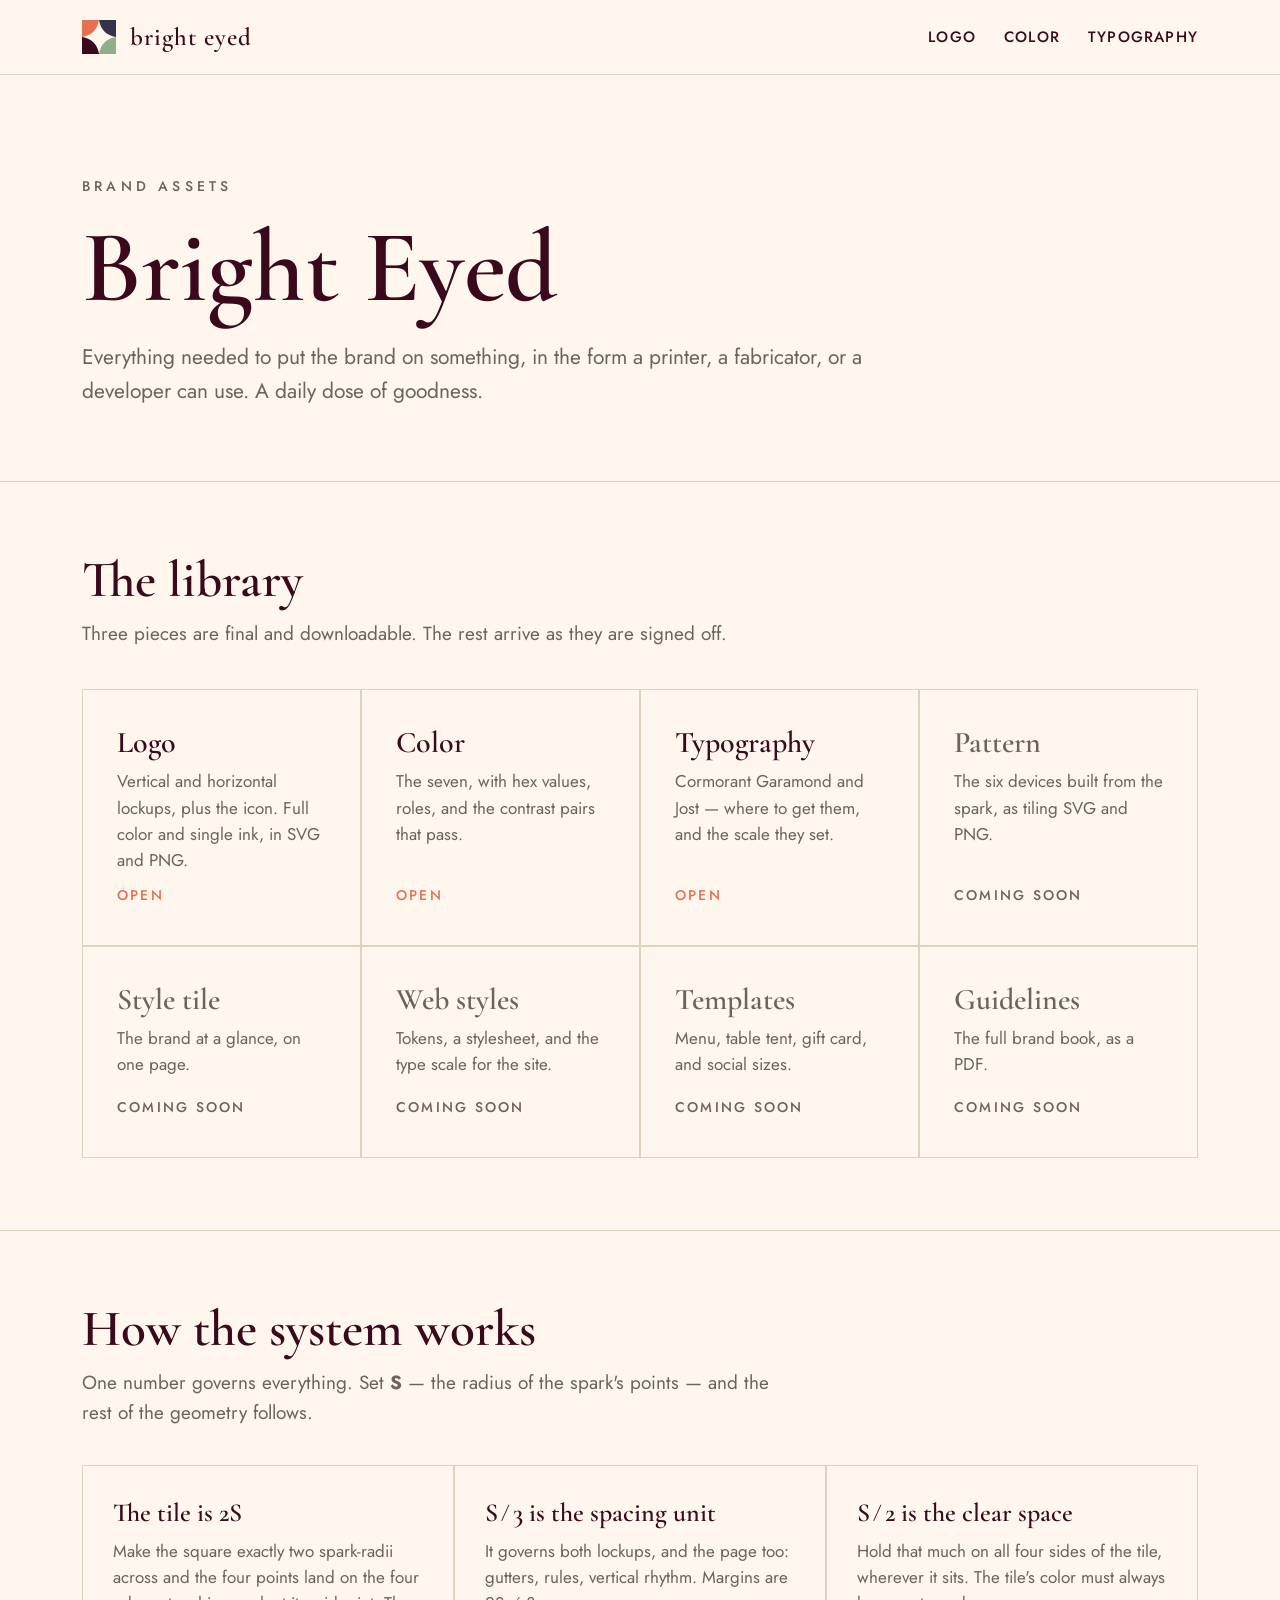
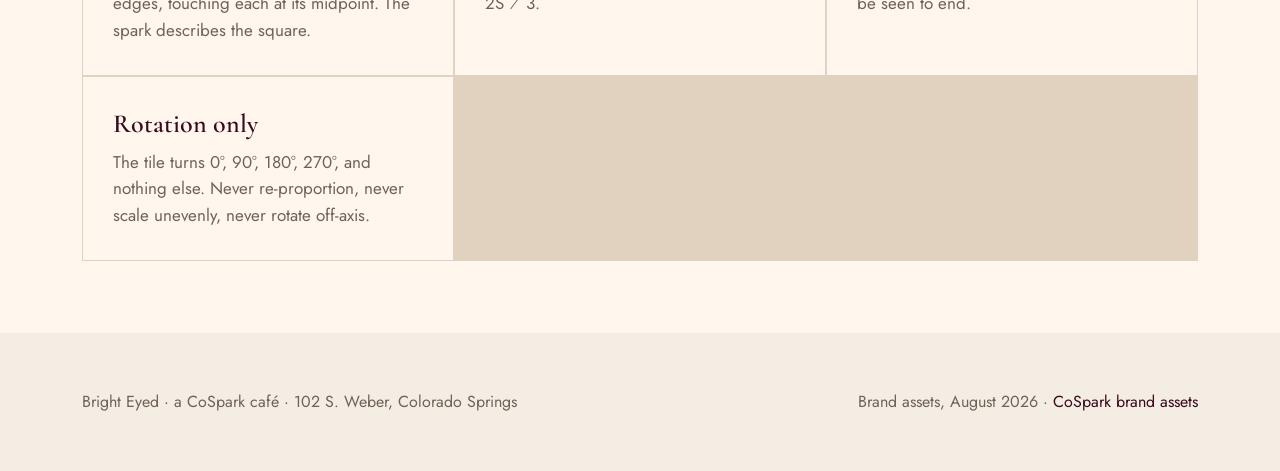
==== index.html @ a7de641e "BrightEyed Society brand asset site: logo, color, typography pages" ====
<!DOCTYPE html>
<html lang="en">
<head>
<meta charset="utf-8">
<meta name="viewport" content="width=device-width, initial-scale=1.0">
<title>Bright Eyed — Brand Assets</title>
<meta name="description" content="Bright Eyed brand assets — logo, color, and typography, ready to download.">
<link rel="icon" href="assets/logo/icon-fourcolor.svg" type="image/svg+xml">
<link rel="preconnect" href="https://fonts.googleapis.com">
<link rel="preconnect" href="https://fonts.gstatic.com" crossorigin>
<link rel="stylesheet" href="https://fonts.googleapis.com/css2?family=Cormorant+Garamond:wght@400;600&family=Jost:wght@300;400;500;600&display=swap">
<link rel="stylesheet" href="style.css">
</head>
<body>
<header class="mast"><div class="wrap">
  <a class="home" href="index.html"><svg class="tile" viewBox="0 0 300 300" aria-hidden="true"><rect width="150" height="150" fill="#E76F51"/><rect x="150" width="150" height="150" fill="#33344A"/><rect y="150" width="150" height="150" fill="#3A0A1C"/><rect x="150" y="150" width="150" height="150" fill="#8FAE8B"/><path d="M64 0 Q73.05 54.95 128 64 Q73.05 73.05 64 128 Q54.95 73.05 0 64 Q54.95 54.95 64 0 Z" transform="scale(2.34375)" fill="#FFF6EE"/></svg><span class="nm">bright eyed</span></a>
  <nav>
    <a href="logo/index.html">Logo</a>
    <a href="color/index.html">Color</a>
    <a href="typography/index.html">Typography</a>
  </nav>
</div></header>

<div class="hero"><div class="wrap">
  <span class="eyebrow">Brand assets</span>
  <h1>Bright Eyed</h1>
  <p class="lede">Everything needed to put the brand on something, in the form a printer, a fabricator, or a developer can use. A daily dose of goodness.</p>
</div></div>
<section><div class="wrap">
  <h2>The library</h2>
  <p class="sub">Three pieces are final and downloadable. The rest arrive as they are signed off.</p>
  <div class="cards">
  <a class="card" href="logo/index.html"><span class="k">Logo</span><p>Vertical and horizontal lockups, plus the icon. Full color and single ink, in SVG and PNG.</p><span class="go">Open</span></a>
  <a class="card" href="color/index.html"><span class="k">Color</span><p>The seven, with hex values, roles, and the contrast pairs that pass.</p><span class="go">Open</span></a>
  <a class="card" href="typography/index.html"><span class="k">Typography</span><p>Cormorant Garamond and Jost — where to get them, and the scale they set.</p><span class="go">Open</span></a>
  <div class="card soon"><span class="k">Pattern</span><p>The six devices built from the spark, as tiling SVG and PNG.</p><span class="go">Coming soon</span></div>
  <div class="card soon"><span class="k">Style tile</span><p>The brand at a glance, on one page.</p><span class="go">Coming soon</span></div>
  <div class="card soon"><span class="k">Web styles</span><p>Tokens, a stylesheet, and the type scale for the site.</p><span class="go">Coming soon</span></div>
  <div class="card soon"><span class="k">Templates</span><p>Menu, table tent, gift card, and social sizes.</p><span class="go">Coming soon</span></div>
  <div class="card soon"><span class="k">Guidelines</span><p>The full brand book, as a PDF.</p><span class="go">Coming soon</span></div>
  </div>
</div></section>
<section><div class="wrap">
  <h2>How the system works</h2>
  <p class="sub">One number governs everything. Set <b>S</b> — the radius of the spark's points — and the rest of the geometry follows.</p>
  <div class="rules">
    <div><h4>The tile is 2S</h4><p>Make the square exactly two spark-radii across and the four points land on the four edges, touching each at its midpoint. The spark describes the square.</p></div>
    <div><h4>S ⁄ 3 is the spacing unit</h4><p>It governs both lockups, and the page too: gutters, rules, vertical rhythm. Margins are 2S ⁄ 3.</p></div>
    <div><h4>S ⁄ 2 is the clear space</h4><p>Hold that much on all four sides of the tile, wherever it sits. The tile's color must always be seen to end.</p></div>
    <div><h4>Rotation only</h4><p>The tile turns 0°, 90°, 180°, 270°, and nothing else. Never re-proportion, never scale unevenly, never rotate off-axis.</p></div>
  </div>
</div></section>

<footer><div class="wrap">
  <span>Bright Eyed · a CoSpark café · 102 S. Weber, Colorado Springs</span>
  <span>Brand assets, August 2026 · <a href="https://cospark.farkas.design/">CoSpark brand assets</a></span>
</div></footer>
</body>
</html>
---- style.css ----
/* Bright Eyed — brand asset library */
:root{
  --paper:#FFF6EE; --peach:#FFDCC5; --apricot:#FFB07C;
  --coral:#E76F51; --garden:#8FAE8B; --dusk:#33344A; --wine:#3A0A1C;
  --panel:#F4EDE3; --hairline:#E1D2C0; --desk:#E7E0D6; --label:#6E6259;
  --serif:'Cormorant Garamond',Georgia,serif;
  --sans:'Jost',system-ui,sans-serif;
  --unit:16px;
}
*{box-sizing:border-box}
html{-webkit-text-size-adjust:100%}
body{margin:0;background:var(--paper);color:var(--wine);font-family:var(--sans);font-weight:400;font-size:17px;line-height:1.65;-webkit-font-smoothing:antialiased}
a{color:var(--wine);text-decoration:none}
a:hover{color:var(--coral)}
img{display:block;max-width:100%}
.wrap{max-width:1180px;margin:0 auto;padding:0 32px}

/* masthead */
.mast{border-bottom:1px solid var(--hairline);background:var(--paper);position:sticky;top:0;z-index:10}
.mast .wrap{display:flex;align-items:center;justify-content:space-between;gap:24px;padding-top:20px;padding-bottom:20px}
.mast a.home{display:flex;align-items:center;gap:14px}
.mast .tile{width:34px;height:34px;flex:none}
.mast .nm{font-family:var(--serif);font-weight:600;font-size:25px;letter-spacing:.04em;line-height:1}
.mast nav{display:flex;gap:28px;font-size:15px;font-weight:500;letter-spacing:.08em;text-transform:uppercase}
.mast nav a[aria-current]{color:var(--coral)}

/* hero */
.hero{padding:96px 0 72px;border-bottom:1px solid var(--hairline)}
.eyebrow{font-size:14px;font-weight:500;letter-spacing:.3em;text-transform:uppercase;color:var(--label)}
h1{font-family:var(--serif);font-weight:600;font-size:clamp(52px,8vw,104px);line-height:.98;margin:18px 0 0;text-wrap:pretty}
.lede{font-size:21px;line-height:1.6;max-width:60ch;margin:24px 0 0;color:var(--label);text-wrap:pretty}

/* section */
section{padding:72px 0;border-bottom:1px solid var(--hairline)}
section:last-of-type{border-bottom:0}
h2{font-family:var(--serif);font-weight:600;font-size:clamp(34px,4vw,52px);line-height:1.04;margin:0}
h3{font-family:var(--serif);font-weight:600;font-size:28px;line-height:1.15;margin:0}
.sub{font-size:19px;line-height:1.6;color:var(--label);max-width:64ch;margin:12px 0 0;text-wrap:pretty}
.rule{height:1px;background:var(--hairline);margin:0}

/* index cards */
.cards{display:grid;grid-template-columns:repeat(auto-fill,minmax(272px,1fr));gap:2px;background:var(--hairline);border:1px solid var(--hairline);margin-top:40px}
.card{background:var(--paper);padding:38px 34px;display:flex;flex-direction:column;gap:10px;min-height:210px;transition:background .12s}
.card:hover{background:var(--panel)}
.card .k{font-family:var(--serif);font-size:30px;font-weight:600;line-height:1}
.card p{margin:0;font-size:17px;color:var(--label);line-height:1.55}
.card .go{margin-top:auto;font-size:14px;font-weight:500;letter-spacing:.16em;text-transform:uppercase;color:var(--coral)}
.card.soon{color:var(--label)}
.card.soon .k{color:var(--label)}
.card.soon .go{color:var(--label)}

/* asset rows */
.assets{display:grid;grid-template-columns:repeat(auto-fill,minmax(250px,1fr));gap:28px;margin-top:36px}
.asset figure{margin:0}
.asset .stage{border:1px solid var(--hairline);aspect-ratio:4/3;display:flex;align-items:center;justify-content:center;padding:26px}
.asset .stage img{max-height:100%;width:auto}
.asset .stage.on-dark{background:var(--wine);border-color:var(--wine)}
.asset .stage.on-peach{background:var(--peach);border-color:var(--peach)}
.asset .cap{display:flex;align-items:baseline;justify-content:space-between;gap:16px;margin-top:14px}
.asset .cap b{font-weight:500;font-size:17px}
.asset .dl{display:flex;gap:10px;font-size:13px;font-weight:500;letter-spacing:.1em;text-transform:uppercase}
.asset .dl a{border:1px solid var(--hairline);padding:5px 11px}
.asset .dl a:hover{border-color:var(--coral);color:var(--coral)}

/* colour table */
table{width:100%;border-collapse:collapse;margin-top:36px;font-size:17px}
th{text-align:left;font-size:13px;font-weight:500;letter-spacing:.16em;text-transform:uppercase;color:var(--label);padding:0 0 12px;border-bottom:1px solid var(--hairline);white-space:nowrap}
td{padding:15px 0;border-bottom:1px solid var(--hairline);vertical-align:middle}
td+td,th+th{padding-left:24px}
.chip{width:64px;height:44px;border:1px solid var(--hairline);flex:none}
.hexbtn{font:inherit;font-variant-numeric:tabular-nums;background:none;border:0;padding:0;color:inherit;cursor:pointer;letter-spacing:.03em}
.hexbtn:hover{color:var(--coral)}
.hexbtn.copied::after{content:' copied';font-size:12px;letter-spacing:.16em;text-transform:uppercase;color:var(--garden)}
td .nm{font-family:var(--serif);font-size:24px;font-weight:600}
td small{display:block;font-size:15px;color:var(--label);line-height:1.45}

/* swatch band */
.band{display:flex;height:150px;margin-top:36px}
.band div{flex:1;position:relative}
.band span{position:absolute;left:14px;bottom:12px;font-size:13px;font-weight:500;letter-spacing:.14em;text-transform:uppercase}

/* rules list */
.rules{display:grid;grid-template-columns:repeat(auto-fill,minmax(300px,1fr));gap:2px;background:var(--hairline);border:1px solid var(--hairline);margin-top:36px}
.rules div{background:var(--paper);padding:32px 30px}
.rules h4{font-family:var(--serif);font-size:26px;font-weight:600;margin:0 0 10px;line-height:1.15}
.rules p{margin:0;font-size:17px;color:var(--label);line-height:1.55}

/* type specimens */
.spec{border:1px solid var(--hairline);padding:44px 40px;margin-top:36px}
.spec .glyphs{font-family:var(--serif);font-size:38px;font-weight:600;line-height:1.35;word-spacing:.05em}
.spec .glyphs.sans{font-family:var(--sans);font-size:31px;font-weight:400}
.scale{margin-top:36px}
.scale .row{display:grid;grid-template-columns:1fr 210px;gap:28px;align-items:baseline;padding:22px 0;border-bottom:1px solid var(--hairline)}
.scale .row:last-child{border-bottom:0}
.scale .meta{font-size:15px;color:var(--label);line-height:1.5}
code,pre{font-family:ui-monospace,Menlo,monospace;font-size:15px}
pre{background:var(--panel);padding:24px 26px;overflow-x:auto;margin:18px 0 0;line-height:1.6}
.note{background:var(--peach);border-left:5px solid var(--coral);padding:26px 30px;margin-top:36px;font-size:18px;line-height:1.6;color:var(--wine);max-width:78ch}
.note b{font-weight:500}

footer{background:var(--panel);padding:56px 0;font-size:16px;color:var(--label)}
footer .wrap{display:flex;flex-wrap:wrap;gap:20px;justify-content:space-between}
@media (max-width:720px){
  .mast .wrap{flex-direction:column;align-items:flex-start}
  .scale .row{grid-template-columns:1fr}
  .band{height:auto;flex-direction:column}
  .band div{height:64px}
}
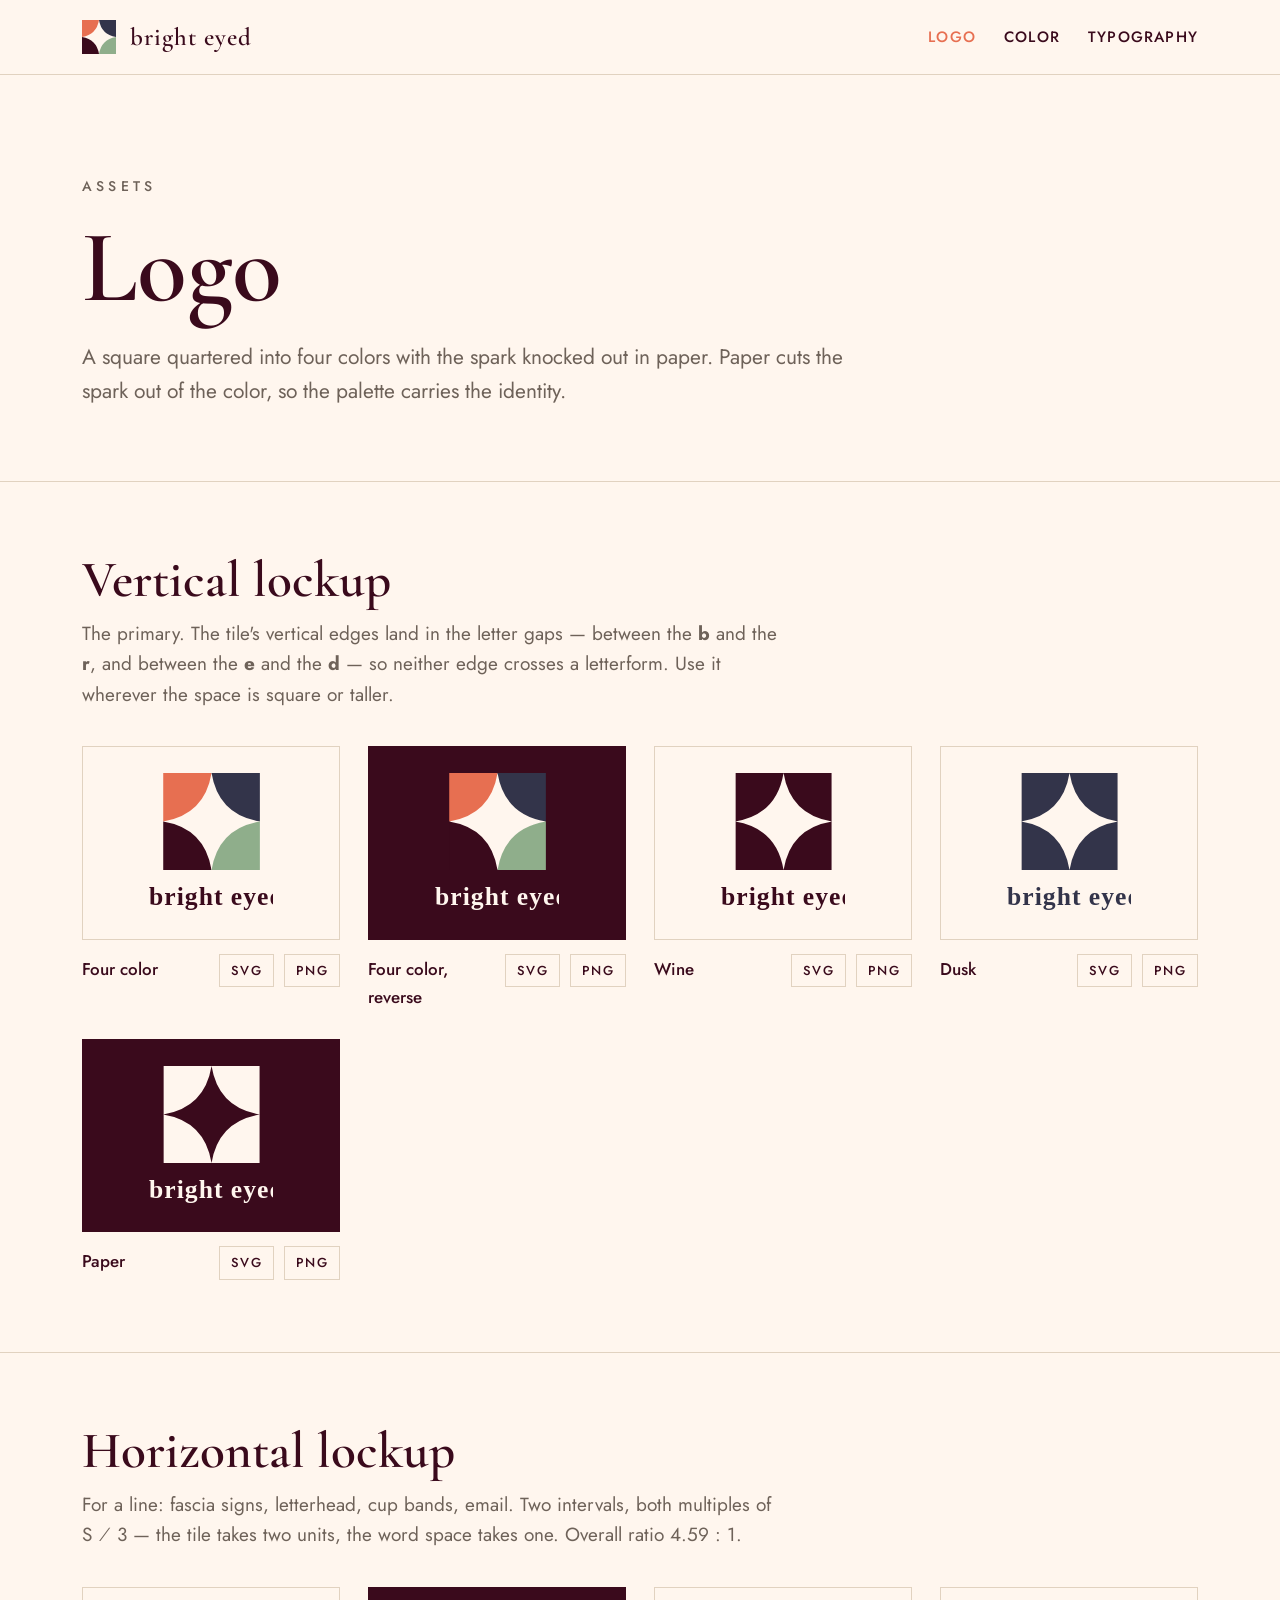
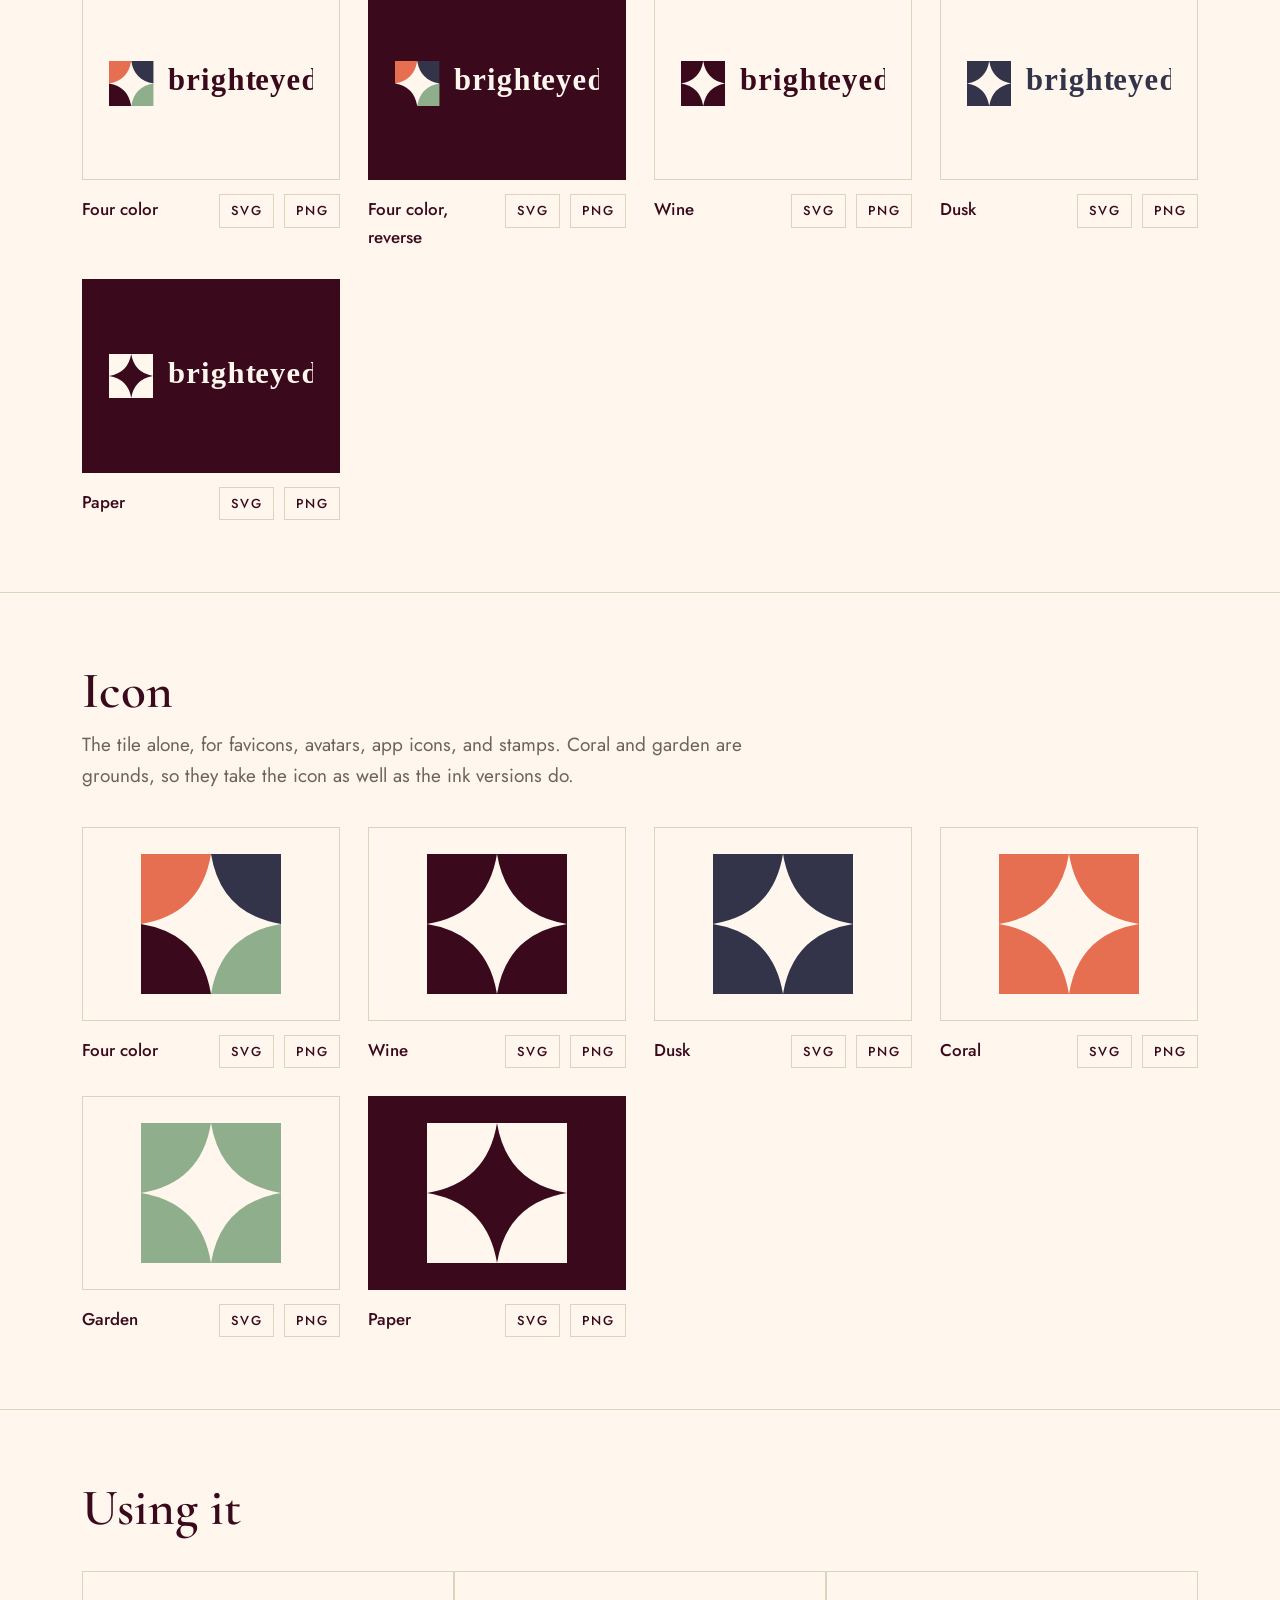
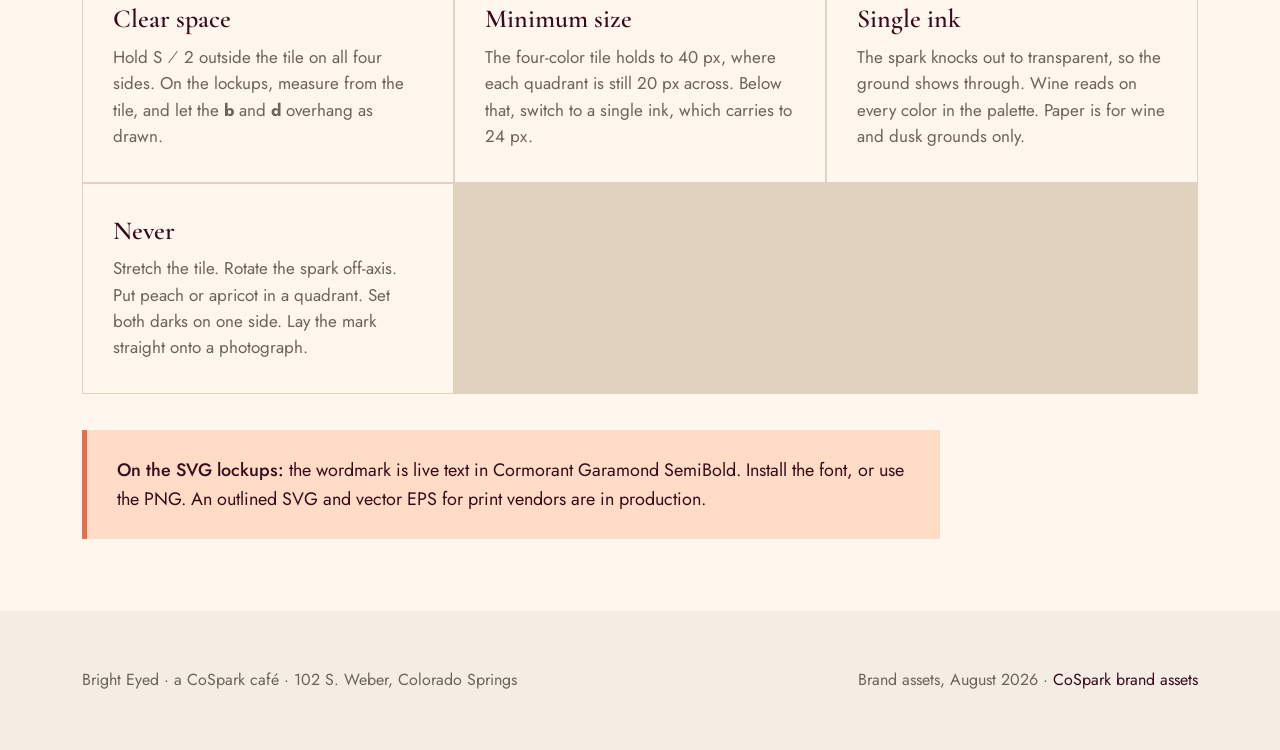
==== commit f4e53078: "Open on the logo page; park the overview at index-overview.html" ====
--- a/index.html
+++ b/index.html
@@ -1,59 +1,11 @@
-<!DOCTYPE html>
-<html lang="en">
-<head>
+<!doctype html>
 <meta charset="utf-8">
-<meta name="viewport" content="width=device-width, initial-scale=1.0">
 <title>Bright Eyed — Brand Assets</title>
-<meta name="description" content="Bright Eyed brand assets — logo, color, and typography, ready to download.">
-<link rel="icon" href="assets/logo/icon-fourcolor.svg" type="image/svg+xml">
-<link rel="preconnect" href="https://fonts.googleapis.com">
-<link rel="preconnect" href="https://fonts.gstatic.com" crossorigin>
-<link rel="stylesheet" href="https://fonts.googleapis.com/css2?family=Cormorant+Garamond:wght@400;600&family=Jost:wght@300;400;500;600&display=swap">
-<link rel="stylesheet" href="style.css">
-</head>
-<body>
-<header class="mast"><div class="wrap">
-  <a class="home" href="index.html"><svg class="tile" viewBox="0 0 300 300" aria-hidden="true"><rect width="150" height="150" fill="#E76F51"/><rect x="150" width="150" height="150" fill="#33344A"/><rect y="150" width="150" height="150" fill="#3A0A1C"/><rect x="150" y="150" width="150" height="150" fill="#8FAE8B"/><path d="M64 0 Q73.05 54.95 128 64 Q73.05 73.05 64 128 Q54.95 73.05 0 64 Q54.95 54.95 64 0 Z" transform="scale(2.34375)" fill="#FFF6EE"/></svg><span class="nm">bright eyed</span></a>
-  <nav>
-    <a href="logo/index.html">Logo</a>
-    <a href="color/index.html">Color</a>
-    <a href="typography/index.html">Typography</a>
-  </nav>
-</div></header>
-
-<div class="hero"><div class="wrap">
-  <span class="eyebrow">Brand assets</span>
-  <h1>Bright Eyed</h1>
-  <p class="lede">Everything needed to put the brand on something, in the form a printer, a fabricator, or a developer can use. A daily dose of goodness.</p>
-</div></div>
-<section><div class="wrap">
-  <h2>The library</h2>
-  <p class="sub">Three pieces are final and downloadable. The rest arrive as they are signed off.</p>
-  <div class="cards">
-  <a class="card" href="logo/index.html"><span class="k">Logo</span><p>Vertical and horizontal lockups, plus the icon. Full color and single ink, in SVG and PNG.</p><span class="go">Open</span></a>
-  <a class="card" href="color/index.html"><span class="k">Color</span><p>The seven, with hex values, roles, and the contrast pairs that pass.</p><span class="go">Open</span></a>
-  <a class="card" href="typography/index.html"><span class="k">Typography</span><p>Cormorant Garamond and Jost — where to get them, and the scale they set.</p><span class="go">Open</span></a>
-  <div class="card soon"><span class="k">Pattern</span><p>The six devices built from the spark, as tiling SVG and PNG.</p><span class="go">Coming soon</span></div>
-  <div class="card soon"><span class="k">Style tile</span><p>The brand at a glance, on one page.</p><span class="go">Coming soon</span></div>
-  <div class="card soon"><span class="k">Web styles</span><p>Tokens, a stylesheet, and the type scale for the site.</p><span class="go">Coming soon</span></div>
-  <div class="card soon"><span class="k">Templates</span><p>Menu, table tent, gift card, and social sizes.</p><span class="go">Coming soon</span></div>
-  <div class="card soon"><span class="k">Guidelines</span><p>The full brand book, as a PDF.</p><span class="go">Coming soon</span></div>
-  </div>
-</div></section>
-<section><div class="wrap">
-  <h2>How the system works</h2>
-  <p class="sub">One number governs everything. Set <b>S</b> — the radius of the spark's points — and the rest of the geometry follows.</p>
-  <div class="rules">
-    <div><h4>The tile is 2S</h4><p>Make the square exactly two spark-radii across and the four points land on the four edges, touching each at its midpoint. The spark describes the square.</p></div>
-    <div><h4>S ⁄ 3 is the spacing unit</h4><p>It governs both lockups, and the page too: gutters, rules, vertical rhythm. Margins are 2S ⁄ 3.</p></div>
-    <div><h4>S ⁄ 2 is the clear space</h4><p>Hold that much on all four sides of the tile, wherever it sits. The tile's color must always be seen to end.</p></div>
-    <div><h4>Rotation only</h4><p>The tile turns 0°, 90°, 180°, 270°, and nothing else. Never re-proportion, never scale unevenly, never rotate off-axis.</p></div>
-  </div>
-</div></section>
-
-<footer><div class="wrap">
-  <span>Bright Eyed · a CoSpark café · 102 S. Weber, Colorado Springs</span>
-  <span>Brand assets, August 2026 · <a href="https://cospark.farkas.design/">CoSpark brand assets</a></span>
-</div></footer>
-</body>
-</html>
+<meta name="robots" content="noindex">
+<meta http-equiv="refresh" content="0; url=logo/">
+<link rel="canonical" href="logo/">
+<style>html{background:#FFF6EE}</style>
+<script>location.replace("logo/");</script>
+<p style="font-family:system-ui;color:#4A1E2B;padding:40px">
+  Opening the <a href="logo/">logo page</a>&hellip;
+</p>
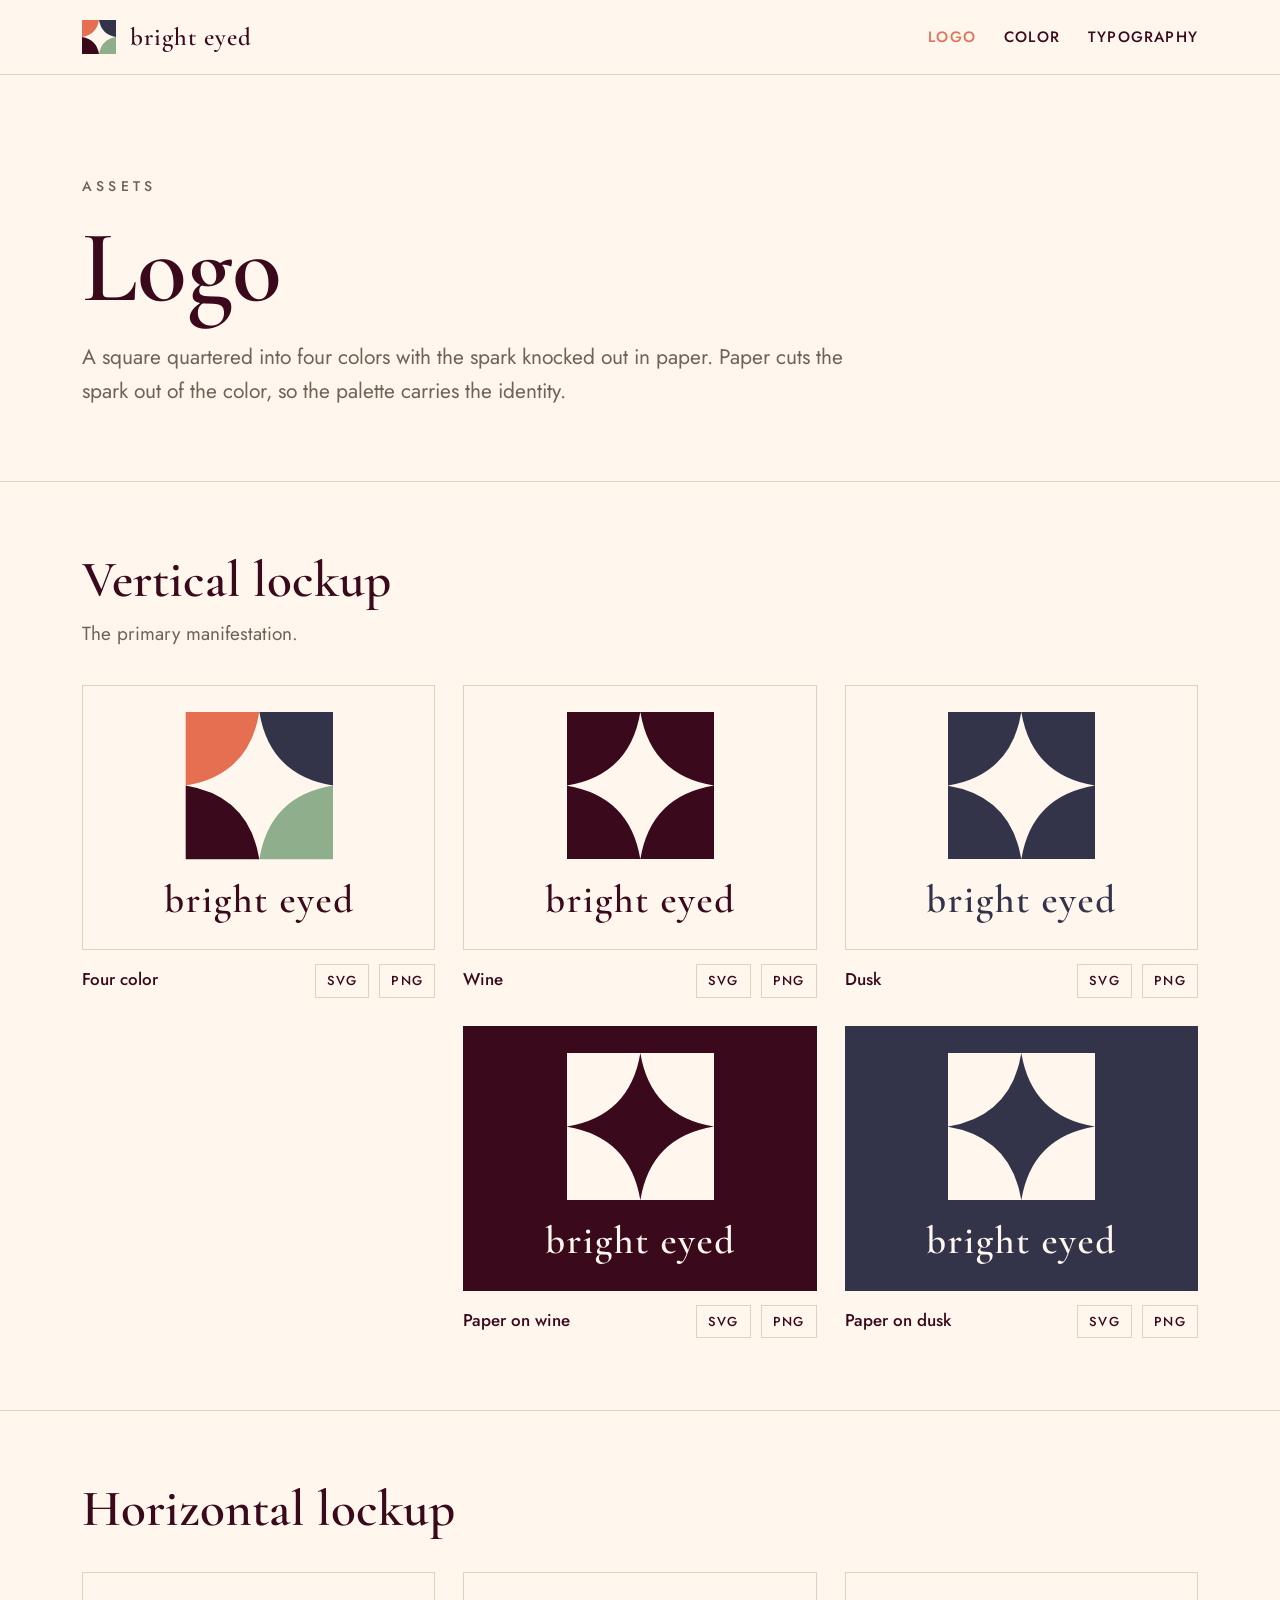
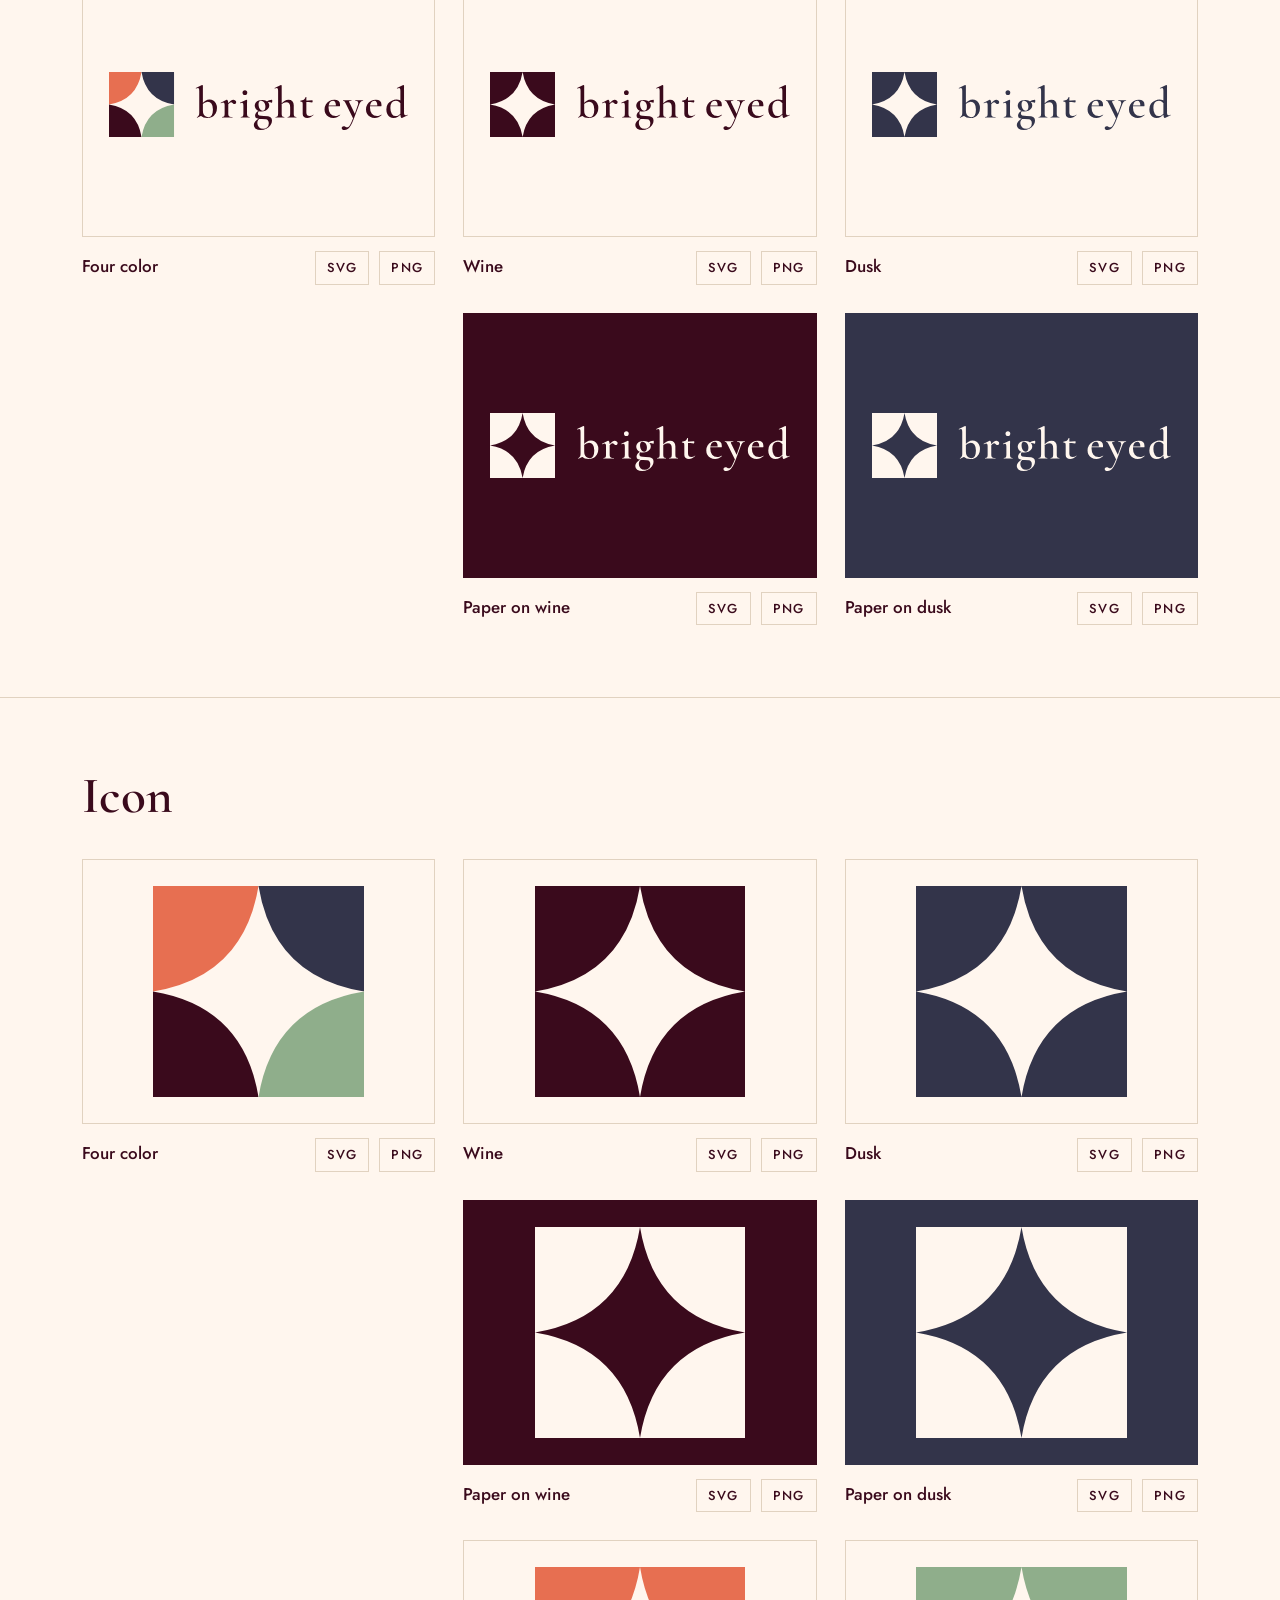
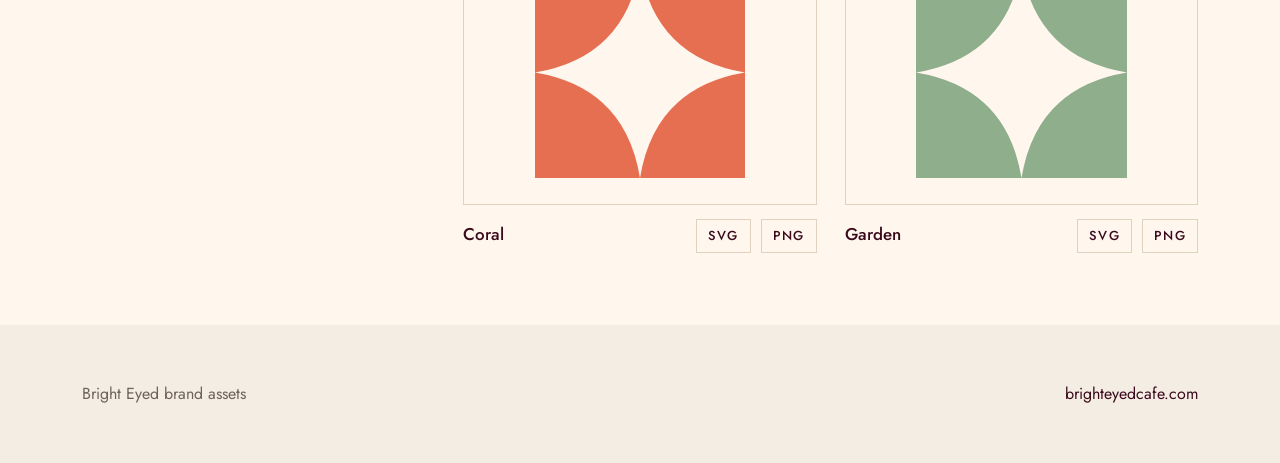
==== commit ffc8cac4: "Design iteration 3: lockup SVGs re-exported with outlined text" ====
--- a/index.html
+++ b/index.html
@@ -6,6 +6,4 @@
 <link rel="canonical" href="logo/">
 <style>html{background:#FFF6EE}</style>
 <script>location.replace("logo/");</script>
-<p style="font-family:system-ui;color:#4A1E2B;padding:40px">
-  Opening the <a href="logo/">logo page</a>&hellip;
-</p>
+<p style="font-family:system-ui;color:#4A1E2B;padding:40px">Opening the <a href="logo/">logo page</a>&hellip;</p>
